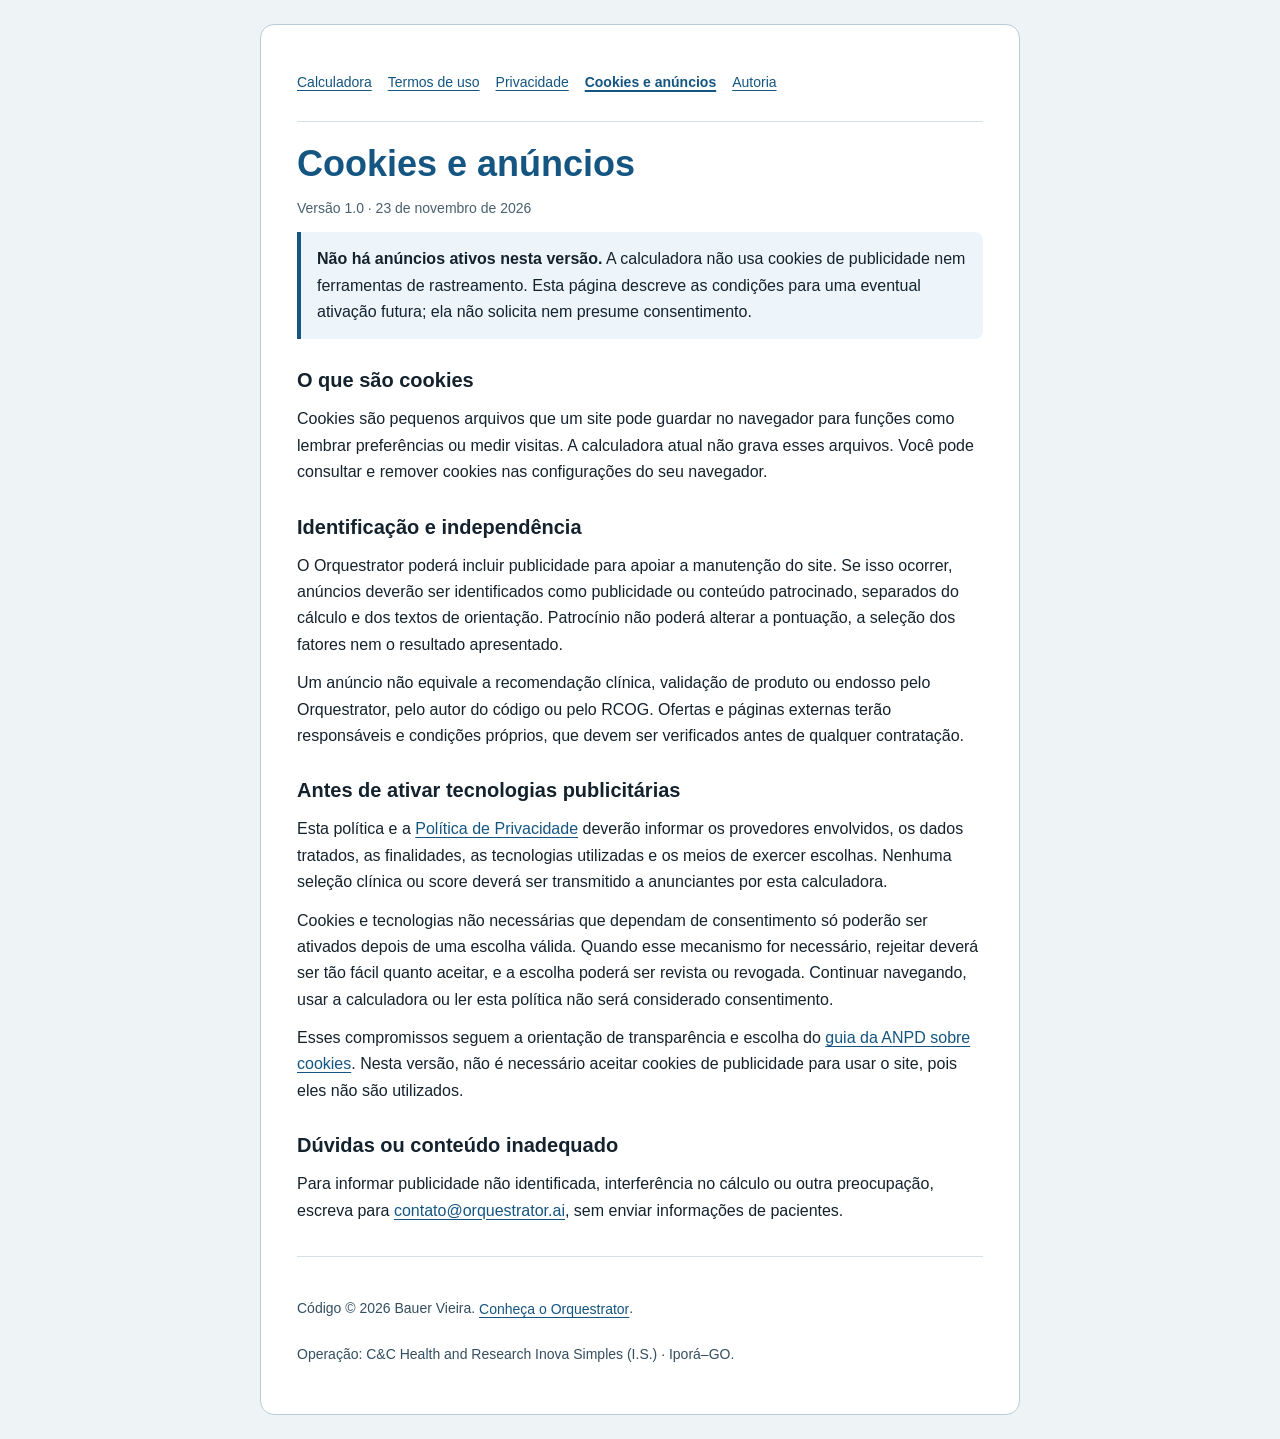
==== anuncios.html @ 4599e070 "Add site terms, privacy and advertising policies with Orquestrator footer" ====
<!doctype html>
<html lang="pt-BR">
<head>
<meta charset="utf-8">
<meta name="viewport" content="width=device-width,initial-scale=1,viewport-fit=cover">
<meta name="author" content="Bauer Vieira">
<meta name="description" content="Estado atual e condições para eventual publicidade futura na calculadora TEV RCOG.">
<meta name="theme-color" content="#7f004c">
<title>Cookies e anúncios — Calculadora TEV RCOG</title>
<link rel="icon" type="image/svg+xml" href="icon.svg">
<link rel="stylesheet" href="politicas.css">
</head>
<body>
<a class="skip-link" href="#conteudo">Ir para o conteúdo</a>
<main class="policy" id="conteudo">
<nav class="policy-nav" aria-label="Calculadora e políticas">
<a href="./">Calculadora</a><a href="termos.html">Termos de uso</a><a href="privacidade.html">Privacidade</a><a href="anuncios.html" aria-current="page">Cookies e anúncios</a><a href="autoria.html">Autoria</a>
</nav>
<h1>Cookies e anúncios</h1>
<p class="version">Versão 1.0 · 23 de novembro de 2026</p>
<p class="notice"><strong>Não há anúncios ativos nesta versão.</strong> A calculadora não usa cookies de publicidade nem ferramentas de rastreamento. Esta página descreve as condições para uma eventual ativação futura; ela não solicita nem presume consentimento.</p>
<h2>O que são cookies</h2>
<p>Cookies são pequenos arquivos que um site pode guardar no navegador para funções como lembrar preferências ou medir visitas. A calculadora atual não grava esses arquivos. Você pode consultar e remover cookies nas configurações do seu navegador.</p>
<h2>Identificação e independência</h2>
<p>O Orquestrator poderá incluir publicidade para apoiar a manutenção do site. Se isso ocorrer, anúncios deverão ser identificados como publicidade ou conteúdo patrocinado, separados do cálculo e dos textos de orientação. Patrocínio não poderá alterar a pontuação, a seleção dos fatores nem o resultado apresentado.</p>
<p>Um anúncio não equivale a recomendação clínica, validação de produto ou endosso pelo Orquestrator, pelo autor do código ou pelo RCOG. Ofertas e páginas externas terão responsáveis e condições próprios, que devem ser verificados antes de qualquer contratação.</p>
<h2>Antes de ativar tecnologias publicitárias</h2>
<p>Esta política e a <a href="privacidade.html">Política de Privacidade</a> deverão informar os provedores envolvidos, os dados tratados, as finalidades, as tecnologias utilizadas e os meios de exercer escolhas. Nenhuma seleção clínica ou score deverá ser transmitido a anunciantes por esta calculadora.</p>
<p>Cookies e tecnologias não necessárias que dependam de consentimento só poderão ser ativados depois de uma escolha válida. Quando esse mecanismo for necessário, rejeitar deverá ser tão fácil quanto aceitar, e a escolha poderá ser revista ou revogada. Continuar navegando, usar a calculadora ou ler esta política não será considerado consentimento.</p>
<p>Esses compromissos seguem a orientação de transparência e escolha do <a href="https://www.gov.br/anpd/pt-br/centrais-de-conteudo/materiais-educativos-e-publicacoes/guia_orientativo_cookies_e_protecao_de_dados_pessoais">guia da ANPD sobre cookies</a>. Nesta versão, não é necessário aceitar cookies de publicidade para usar o site, pois eles não são utilizados.</p>
<h2>Dúvidas ou conteúdo inadequado</h2>
<p>Para informar publicidade não identificada, interferência no cálculo ou outra preocupação, escreva para <a href="mailto:contato@orquestrator.ai">contato@orquestrator.ai</a>, sem enviar informações de pacientes.</p>
<footer class="policy-footer"><p>Código © 2026 Bauer Vieira. <a href="https://orquestrator.ai/">Conheça o Orquestrator</a>.</p><p>Operação: C&amp;C Health and Research Inova Simples (I.S.) · Iporá–GO.</p></footer>
</main>
</body>
</html>
---- politicas.css ----
*{box-sizing:border-box}
html{color-scheme:light;-webkit-text-size-adjust:100%}
body{margin:0;background:#eef3f6;color:#14222d;font-family:-apple-system,BlinkMacSystemFont,"Segoe UI",Roboto,Arial,sans-serif;font-size:16px;line-height:1.65}
.policy{width:min(calc(100% - 24px),760px);margin:24px auto;padding:clamp(18px,4vw,36px);background:#fff;border:1px solid #b9cbd7;border-radius:14px;overflow-wrap:anywhere}
h1{margin:12px 0;color:#145582;font-size:clamp(27px,6vw,36px);line-height:1.2}
h2{margin:28px 0 10px;font-size:20px;line-height:1.35}
p{margin:12px 0}
ul{padding-left:22px}
li{margin:8px 0}
a{color:#145582;text-underline-offset:3px}
a:focus-visible{outline:3px solid #145582;outline-offset:4px;border-radius:2px}
.policy-nav{display:flex;flex-wrap:wrap;gap:4px 16px;margin:0 0 20px;padding:0 0 16px;border-bottom:1px solid #d4e0e8}
.policy-nav a{display:inline-flex;align-items:center;min-height:44px;font-size:14px}
.policy-nav [aria-current="page"]{font-weight:700;text-decoration-thickness:2px}
.version{color:#49606e;font-size:14px}
.notice{padding:14px 16px;background:#edf5fa;border-left:4px solid #145582;border-radius:0 8px 8px 0}
.policy-footer{margin-top:32px;padding-top:18px;border-top:1px solid #d4e0e8;font-size:14px;color:#334e61}
.policy-footer a{display:inline-flex;align-items:center;min-height:44px}
.skip-link{position:absolute;top:0;left:12px;transform:translateY(-150%);padding:10px 16px;background:#fff;z-index:10}
.skip-link:focus{transform:translateY(0)}
@media print{body{background:#fff}.policy{width:100%;max-width:none;margin:0;border:0;padding:0}.policy-nav,.skip-link{display:none}}
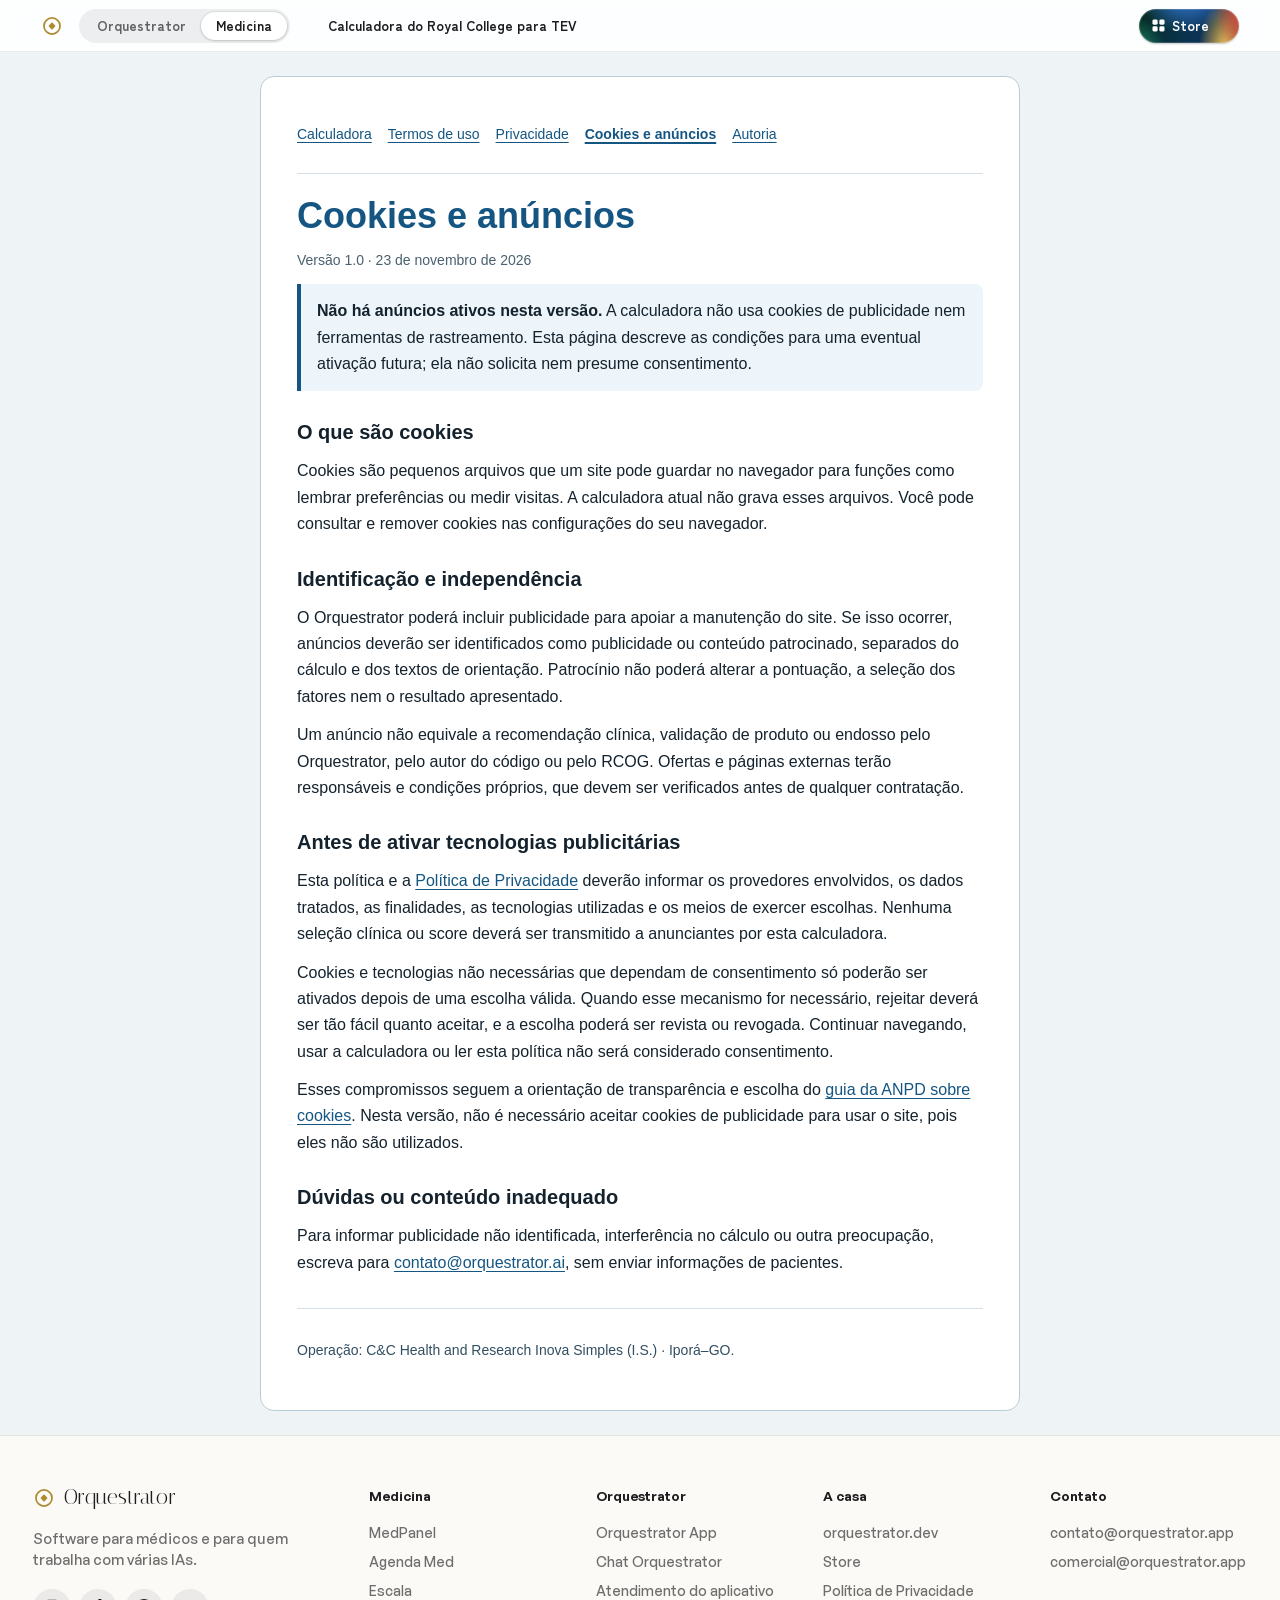
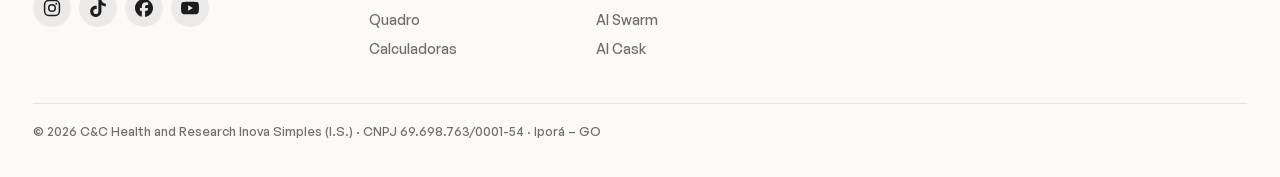
==== commit ef0c9c5d: "Royal College: barra e rodapé da casa; titular Orquestrator As cinco páginas passam a ter a barra da" ====
--- a/anuncios.html
+++ b/anuncios.html
@@ -3,15 +3,20 @@
 <head>
 <meta charset="utf-8">
 <meta name="viewport" content="width=device-width,initial-scale=1,viewport-fit=cover">
-<meta name="author" content="Bauer Vieira">
+<meta name="author" content="Orquestrator">
 <meta name="description" content="Estado atual e condições para eventual publicidade futura na calculadora TEV RCOG.">
 <meta name="theme-color" content="#7f004c">
 <title>Cookies e anúncios — Calculadora TEV RCOG</title>
 <link rel="icon" type="image/svg+xml" href="icon.svg">
+<link rel="stylesheet" href="casa/barra.css">
+<link rel="stylesheet" href="casa/rodape.css">
+<script defer src="casa/barra.js"></script>
 <link rel="stylesheet" href="politicas.css">
 </head>
 <body>
 <a class="skip-link" href="#conteudo">Ir para o conteúdo</a>
+<!-- A barra e o rodapé da casa Orquestrator. GERADOS de orquestrator-site/scripts/casas-2/parada.mjs (26/11/2026): não editar à mão; a folha, o roteiro e as letras ficam em casa/. -->
+<div class="c2-barra claro"><header class="barra" data-peca="barra" data-sem-memoria><a class="marca" href="https://orquestrator.ai/" aria-label="Orquestrator — página inicial"><svg viewBox="0 0 64 64" aria-hidden="true"><circle cx="32" cy="32" r="23.4" fill="none" stroke="currentColor" stroke-width="5"></circle><rect x="24.3" y="24.3" width="15.4" height="15.4" rx="2.4" transform="rotate(45 32 32)" fill="currentColor"></rect></svg></a><nav class="chave" aria-label="Os dois lados da casa" data-lado="medicina"><a href="https://orquestrator.ai/" data-lado="orquestrator"><span>Orquestrator</span></a><a href="https://orquestrator.ai/medicina/" data-lado="medicina" aria-current="true"><span>Medicina</span></a></nav><nav class="menu do-produto" aria-label="Nesta página"><span class="produto">Calculadora do Royal College para TEV</span></nav><div class="lado"><a class="loja-botao" href="https://orquestrator.ai/store/"><svg viewBox="0 0 14 14" fill="currentColor" aria-hidden="true"><rect x="0.5" y="0.5" width="5.6" height="5.6" rx="1.6"></rect><rect x="7.9" y="0.5" width="5.6" height="5.6" rx="1.6"></rect><rect x="0.5" y="7.9" width="5.6" height="5.6" rx="1.6"></rect><rect x="7.9" y="7.9" width="5.6" height="5.6" rx="1.6"></rect></svg>Store</a></div></header></div>
 <main class="policy" id="conteudo">
 <nav class="policy-nav" aria-label="Calculadora e políticas">
 <a href="./">Calculadora</a><a href="termos.html">Termos de uso</a><a href="privacidade.html">Privacidade</a><a href="anuncios.html" aria-current="page">Cookies e anúncios</a><a href="autoria.html">Autoria</a>
@@ -30,7 +35,31 @@
 <p>Esses compromissos seguem a orientação de transparência e escolha do <a href="https://www.gov.br/anpd/pt-br/centrais-de-conteudo/materiais-educativos-e-publicacoes/guia_orientativo_cookies_e_protecao_de_dados_pessoais">guia da ANPD sobre cookies</a>. Nesta versão, não é necessário aceitar cookies de publicidade para usar o site, pois eles não são utilizados.</p>
 <h2>Dúvidas ou conteúdo inadequado</h2>
 <p>Para informar publicidade não identificada, interferência no cálculo ou outra preocupação, escreva para <a href="mailto:contato@orquestrator.ai">contato@orquestrator.ai</a>, sem enviar informações de pacientes.</p>
-<footer class="policy-footer"><p>Código © 2026 Bauer Vieira. <a href="https://orquestrator.ai/">Conheça o Orquestrator</a>.</p><p>Operação: C&amp;C Health and Research Inova Simples (I.S.) · Iporá–GO.</p></footer>
+<footer class="policy-footer"><p>Operação: C&amp;C Health and Research Inova Simples (I.S.) · Iporá–GO.</p></footer>
 </main>
+<div class="c2-rodape"><footer class="rodape" data-peca="rodape">
+  <div class="folha">
+    <div class="colunas">
+      <div class="quem">
+        <a class="marca" href="https://orquestrator.ai/">
+          <svg viewBox="0 0 64 64" aria-hidden="true"><circle cx="32" cy="32" r="23.4" fill="none" stroke="currentColor" stroke-width="5"/><rect x="24.3" y="24.3" width="15.4" height="15.4" rx="2.4" transform="rotate(45 32 32)" fill="currentColor"/></svg>
+          Orquestrator
+        </a>
+        <p>Software para médicos e para quem trabalha com várias IAs.</p>
+        <ul class="redes" aria-label="Redes sociais">
+          <li><a href="https://www.instagram.com/orquestrator/" aria-label="Instagram"><svg viewBox="0 0 24 24" fill="currentColor" aria-hidden="true"><rect x="2.1" y="2.1" width="19.8" height="19.8" rx="5.5" fill="none" stroke="currentColor" stroke-width="2"/><circle cx="12" cy="12" r="4.4" fill="none" stroke="currentColor" stroke-width="2"/><circle cx="17.7" cy="6.3" r="1.25"/></svg></a></li>
+          <li><a aria-label="TikTok"><svg viewBox="0 0 24 24" fill="currentColor" aria-hidden="true"><path d="M12.525.02c1.31-.02 2.61-.01 3.91-.02.08 1.53.63 3.09 1.75 4.17 1.12 1.11 2.7 1.62 4.24 1.79v4.03c-1.44-.05-2.89-.35-4.2-.97-.57-.26-1.1-.59-1.62-.93-.01 2.92.01 5.84-.02 8.75-.08 1.4-.54 2.79-1.35 3.94-1.31 1.92-3.58 3.17-5.91 3.21-1.43.08-2.86-.31-4.08-1.03-2.02-1.19-3.44-3.37-3.65-5.71-.02-.5-.03-1-.01-1.49.18-1.9 1.12-3.72 2.58-4.96 1.66-1.44 3.98-2.13 6.15-1.72.02 1.48-.04 2.96-.04 4.44-.99-.32-2.15-.23-3.02.37-.63.41-1.11 1.04-1.36 1.75-.21.51-.15 1.07-.14 1.61.24 1.64 1.82 3.02 3.5 2.87 1.12-.01 2.19-.66 2.77-1.61.19-.33.4-.67.41-1.06.1-1.79.06-3.57.07-5.36.01-4.03-.01-8.05.02-12.07z"/></svg></a></li>
+          <li><a aria-label="Facebook"><svg viewBox="0 0 24 24" fill="currentColor" aria-hidden="true"><path d="M9.101 23.691v-7.98H6.627v-3.667h2.474v-1.58c0-4.085 1.848-5.978 5.858-5.978.401 0 .955.042 1.468.103a8.68 8.68 0 0 1 1.141.195v3.325a8.623 8.623 0 0 0-.653-.036 26.805 26.805 0 0 0-.733-.009c-.707 0-1.259.096-1.675.309a1.686 1.686 0 0 0-.679.622c-.258.42-.374.995-.374 1.752v1.297h3.919l-.386 2.103-.287 1.564h-3.246v8.245C19.396 23.238 24 18.179 24 12.044c0-6.627-5.373-12-12-12s-12 5.373-12 12c0 5.628 3.874 10.35 9.101 11.647Z"/></svg></a></li>
+          <li><a aria-label="YouTube"><svg viewBox="0 0 24 24" fill="currentColor" aria-hidden="true"><path d="M23.498 6.186a3.016 3.016 0 0 0-2.122-2.136C19.505 3.545 12 3.545 12 3.545s-7.505 0-9.377.505A3.017 3.017 0 0 0 .502 6.186C0 8.07 0 12 0 12s0 3.93.502 5.814a3.016 3.016 0 0 0 2.122 2.136c1.871.505 9.376.505 9.376.505s7.505 0 9.377-.505a3.015 3.015 0 0 0 2.122-2.136C24 15.93 24 12 24 12s0-3.93-.502-5.814zM9.545 15.568V8.432L15.818 12l-6.273 3.568z"/></svg></a></li>
+        </ul>
+      </div>
+      <nav aria-label="Medicina"><h3>Medicina</h3><a href="https://medpanel.orquestrator.ai/">MedPanel</a><a href="https://orquestrator.ai/encontro/">Agenda Med</a><a href="https://orquestrator.ai/escala/">Escala</a><a href="https://orquestrator.ai/quadro/">Quadro</a><a href="https://orquestrator.ai/calculadoras/">Calculadoras</a></nav>
+      <nav aria-label="Orquestrator"><h3>Orquestrator</h3><a href="https://orquestrator.app/">Orquestrator App</a><a href="https://orquestrator.app/chat/">Chat Orquestrator</a><a href="https://orquestrator.app/atendimento/">Atendimento do aplicativo</a><a href="https://orquestrator.app/orquestrator-app/enxame/">AI Swarm</a><a href="https://orquestrator.ai/ai-cask/">AI Cask</a></nav>
+      <nav aria-label="A casa"><h3>A casa</h3><a href="https://orquestrator.ai/dev/">orquestrator.dev</a><a href="https://orquestrator.ai/store/">Store</a><a href="https://orquestrator.ai/privacidade/">Política de Privacidade</a></nav>
+      <nav aria-label="Contato"><h3>Contato</h3><a href="mailto:contato@orquestrator.app">contato@orquestrator.app</a><a href="mailto:comercial@orquestrator.app">comercial@orquestrator.app</a></nav>
+    </div>
+    <p class="legal">© 2026 C&amp;C Health and Research Inova Simples (I.S.) · CNPJ 69.698.763/0001-54 · Iporá – GO</p>
+  </div>
+</footer></div>
 </body>
 </html>
--- a/casa/barra.css
+++ b/casa/barra.css
@@ -0,0 +1,2 @@
+/* GERADO por scripts/casas-2/parada.mjs (orquestrator-site). Não editar à mão: mude a fonte lá e gere de novo. */
+@font-face{font-family:"Zen Kaku Gothic New";font-style:normal;font-weight:400;font-display:swap;src:url(zen-400.woff2) format("woff2");unicode-range:U+0000-00FF,U+0131,U+0152-0153,U+02BB-02BC,U+02C6,U+02DA,U+02DC,U+0304,U+0308,U+0329,U+2000-206F,U+20AC,U+2122,U+2191,U+2193,U+2212,U+2215,U+FEFF,U+FFFD}@font-face{font-family:"Zen Kaku Gothic New";font-style:normal;font-weight:500;font-display:swap;src:url(zen-500.woff2) format("woff2");unicode-range:U+0000-00FF,U+0131,U+0152-0153,U+02BB-02BC,U+02C6,U+02DA,U+02DC,U+0304,U+0308,U+0329,U+2000-206F,U+20AC,U+2122,U+2191,U+2193,U+2212,U+2215,U+FEFF,U+FFFD}@font-face{font-family:"Zen Kaku Gothic New";font-style:normal;font-weight:700;font-display:swap;src:url(zen-700.woff2) format("woff2");unicode-range:U+0000-00FF,U+0131,U+0152-0153,U+02BB-02BC,U+02C6,U+02DA,U+02DC,U+0304,U+0308,U+0329,U+2000-206F,U+20AC,U+2122,U+2191,U+2193,U+2212,U+2215,U+FEFF,U+FFFD}.c2-barra{--papel:#fbfaf7;--tinta:#1d1d1f;--tinta-suave:#1d1d1f9e;--linha:#1d1d1f1f;--ouro-claro:#ae8b31;--ouro:#d4af37;--ouro-palha:#e6cf99;--carvao:#131512;--marfim:#f3eee4;--marfim-suave:#f3eee4a3;--marfim-linha:#f3eee424;--titulo:"Italiana", "Cormorant Garamond", Georgia, serif;--texto:"General Sans", "Zen Kaku Gothic New", -apple-system, "Helvetica Neue", sans-serif;--interface:"Zen Kaku Gothic New", "General Sans", -apple-system, sans-serif;--maquina:ui-monospace, "SF Mono", Menlo, monospace;--barra:52px;display:contents}.c2-barra *{box-sizing:border-box}.c2-barra a{color:inherit;text-decoration:none}.c2-barra .barra{height:var(--barra);z-index:20;font-family:var(--interface);-webkit-backdrop-filter:saturate(160%)blur(18px);backdrop-filter:saturate(160%)blur(18px);align-items:center;gap:28px;padding:0 clamp(16px,3.2vw,46px);font-size:13.5px;display:flex;position:fixed;inset:0 0 auto}.c2-barra .marca{font-family:var(--titulo);letter-spacing:.01em;white-space:nowrap;align-items:center;gap:9px;font-size:21px;display:flex}.c2-barra .marca svg{flex:none;width:19px;height:19px}.c2-barra .menu{align-items:center;gap:26px;margin-left:10px;display:flex}.c2-barra .menu a,.c2-barra .lado a.quieto{white-space:nowrap}.c2-barra .menu .abre:after{content:"";opacity:.6;border-bottom:1.3px solid;border-right:1.3px solid;width:5px;height:5px;margin:0 0 3px 7px;display:inline-block;transform:rotate(45deg)}.c2-barra .lado{align-items:center;gap:18px;margin-left:auto;display:flex}.c2-barra .entrar{border-radius:999px;align-items:center;gap:7px;height:34px;padding:0 14px;font-weight:500;display:inline-flex}.c2-barra .entrar svg{width:14px;height:14px}.c2-barra .sanduiche{border-radius:999px;justify-content:center;align-items:center;width:34px;height:34px;display:none}.c2-barra .sanduiche i{background:currentColor;width:15px;height:1.6px;display:block;box-shadow:0 5px,0 -5px}@media (max-width:720px){.c2-barra{--barra:50px}.c2-barra .barra{gap:10px;padding:0 12px 0 14px}.c2-barra .marca{gap:7px;font-size:19px}.c2-barra .marca svg{width:17px;height:17px}.c2-barra .menu,.c2-barra .lado .quieto,.c2-barra .lado .acao-barra,.c2-barra .entrar span{display:none}.c2-barra .entrar{justify-content:center;width:34px;padding:0}.c2-barra .sanduiche{display:inline-flex}.c2-barra .lado{gap:8px}}.c2-barra .barra{position:sticky}@media (max-width:1040px){.c2-barra .menu,.c2-barra .lado .quieto{display:none}.c2-barra .sanduiche{display:inline-flex}}@media (max-width:720px){.c2-barra .entrar,.c2-barra .sanduiche{width:40px;height:40px}}.c2-barra.claro,.c2-barra.do-tema{--rede:#1d1d1f12;--verde:#0e3b2d;--poco:#f4f3ef;--fio:#1d1d1f1a;--suave:#1d1d1fa3;--trilho:#1d1d1f12;--pino:#fff;--pino-sombra:0 0 0 1px #1d1d1f12, 0 1px 3px #1d1d1f29;--acesa:#1d1d1f;--apagada:#1d1d1fad;--gaveta:#fff;--anel:#fff}:is(.c2-barra.claro,.c2-barra.do-tema) .barra{color:var(--tinta);background:#ffffffe0;border-bottom:1px solid #00000014}:is(.c2-barra.claro,.c2-barra.do-tema) .marca svg{color:var(--ouro-claro)}:is(.c2-barra.claro,.c2-barra.do-tema) .lado .quieto{color:var(--suave)}:is(.c2-barra.claro,.c2-barra.do-tema) .entrar,:is(.c2-barra.claro,.c2-barra.do-tema) .sanduiche{border:1px solid #1d1d1f38}:is(.c2-barra.claro,.c2-barra.do-tema) .menu{gap:24px}.c2-barra.escuro,html[data-gst-aparencia=escuro] .c2-barra.do-tema,.orq-dark .c2-barra.do-tema{--rede:#f3eee417;--fio:#f3eee41f;--suave:#f3eee4b3;--trilho:#f3eee417;--pino:#f3eee433;--pino-sombra:none;--acesa:#fff;--apagada:#f3eee4b3;--gaveta:#0e0f0d;--anel:#0e0f0d}:is(.c2-barra.escuro,html[data-gst-aparencia=escuro] .c2-barra.do-tema,.orq-dark .c2-barra.do-tema) .barra{color:var(--marfim);background:#0e0f0dd6;border-bottom:1px solid #f3eee41a}:is(.c2-barra.escuro,html[data-gst-aparencia=escuro] .c2-barra.do-tema,.orq-dark .c2-barra.do-tema) .marca svg{color:var(--ouro)}:is(.c2-barra.escuro,html[data-gst-aparencia=escuro] .c2-barra.do-tema,.orq-dark .c2-barra.do-tema) .lado .quieto{color:var(--suave)}:is(.c2-barra.escuro,html[data-gst-aparencia=escuro] .c2-barra.do-tema,.orq-dark .c2-barra.do-tema) .entrar,:is(.c2-barra.escuro,html[data-gst-aparencia=escuro] .c2-barra.do-tema,.orq-dark .c2-barra.do-tema) .sanduiche{border:1px solid #f3eee442}@media (prefers-color-scheme:dark){html.raiz-gestacional:not([data-gst-aparencia]) .c2-barra.do-tema{--rede:#f3eee417;--fio:#f3eee41f;--suave:#f3eee4b3;--trilho:#f3eee417;--pino:#f3eee433;--pino-sombra:none;--acesa:#fff;--apagada:#f3eee4b3;--gaveta:#0e0f0d;--anel:#0e0f0d}html.raiz-gestacional:not([data-gst-aparencia]) .c2-barra.do-tema .barra{color:var(--marfim);background:#0e0f0dd6;border-bottom:1px solid #f3eee41a}html.raiz-gestacional:not([data-gst-aparencia]) .c2-barra.do-tema .marca svg{color:var(--ouro)}html.raiz-gestacional:not([data-gst-aparencia]) .c2-barra.do-tema .lado .quieto{color:var(--suave)}html.raiz-gestacional:not([data-gst-aparencia]) .c2-barra.do-tema .entrar,html.raiz-gestacional:not([data-gst-aparencia]) .c2-barra.do-tema .sanduiche{border:1px solid #f3eee442}}.c2-barra .marca svg{width:22px;height:22px}.c2-barra .chave{isolation:isolate;background:var(--trilho);border-radius:999px;flex:none;align-items:center;height:34px;margin-left:-12px;padding:3px;font-weight:600;display:flex;position:relative}.c2-barra .chave a{z-index:1;white-space:nowrap;height:100%;color:var(--apagada);border-radius:999px;place-items:center;padding:0 15px;transition:color .25s;display:grid;position:relative}.c2-barra .chave a:after{content:"";position:absolute;inset:-6px 0}.c2-barra .chave a[aria-current]{color:var(--acesa)}.c2-barra .chave a[aria-current]:before{content:"";z-index:-1;background:var(--pino);box-shadow:var(--pino-sombra);view-transition-name:c2-pino;border-radius:999px;position:absolute;inset:0}.c2-barra .chave a:hover{color:var(--acesa)}.c2-barra .chave a span{display:inline-block}.c2-barra .chave a[data-lado=orquestrator] span{view-transition-name:c2-rotulo-orquestrator}.c2-barra .chave a[data-lado=medicina] span{view-transition-name:c2-rotulo-medicina}.c2-barra .chave a:focus-visible,.c2-barra .loja-botao:focus-visible,.c2-barra .sanduiche:focus-visible{outline:2px solid var(--acesa);outline-offset:2px}.c2-barra .loja-botao{color:#fff;white-space:nowrap;background:radial-gradient(26px 150% at calc(100% + 3px) 6%,#e84a36 0%,#e84a368c 46%,#e84a3600 100%),radial-gradient(27px 150% at calc(100% - 13px) 118%,#f4cc60 0%,#e2b44099 46%,#e2b44000 100%),radial-gradient(62% 170% at 46% -60%,#408cfffa 0%,#2c64d000 78%),radial-gradient(50% 150% at -8% 130%,#1c9c6c 0%,#12705000 72%),linear-gradient(112deg,#062c21 0%,#0a3350 54%,#1b2f6c 100%);border-radius:999px;flex:none;align-items:center;gap:7px;height:34px;padding:0 30px 0 13px;font-weight:600;transition:transform .18s,box-shadow .18s;display:inline-flex;box-shadow:inset 0 0 0 1px #ffffff2e,0 1px 2px #00000038}.c2-barra .loja-botao svg{flex:none;width:13px;height:13px}.c2-barra .loja-botao:hover{transform:translateY(-1px);box-shadow:inset 0 0 0 1px #ffffff42,0 6px 16px #143c8c4d}.c2-barra .loja-botao[aria-current]{box-shadow:inset 0 0 0 1px #ffffff2e, 0 0 0 2px var(--anel), 0 0 0 3.5px #1d1d1f80}.c2-barra .lado{gap:12px}.c2-barra button.sanduiche{color:inherit;font:inherit;cursor:pointer;background:0 0;padding:0}.c2-barra .sanduiche[aria-expanded=true] i{box-shadow:none;background:0 0;position:relative}.c2-barra .sanduiche[aria-expanded=true] i:before,.c2-barra .sanduiche[aria-expanded=true] i:after{content:"";background:currentColor;position:absolute;inset:0;transform:rotate(45deg)}.c2-barra .sanduiche[aria-expanded=true] i:after{transform:rotate(-45deg)}.c2-barra .gaveta{background:var(--gaveta);color:var(--acesa);border-bottom:1px solid var(--fio);padding:4px clamp(14px,3.2vw,46px) 14px;font-size:16px;display:grid;position:absolute;top:100%;left:0;right:0;box-shadow:0 18px 40px #00000024}.c2-barra .gaveta[hidden]{display:none}.c2-barra .gaveta a{border-bottom:1px solid var(--fio);align-items:center;gap:9px;min-height:50px;font-weight:500;display:flex}.c2-barra .gaveta a:last-child{border-bottom:0}.c2-barra .gaveta svg{width:16px;height:16px}.c2-barra .gaveta{max-height:calc(100vh - var(--barra));max-height:calc(100dvh - var(--barra));overscroll-behavior:contain;overflow-y:auto}@media (max-width:1180px){.c2-barra .menu{display:none}.c2-barra .sanduiche{display:inline-flex}}@media (min-width:1180.02px){.c2-barra .gaveta{display:none}}@media (max-width:720px){.c2-barra .barra{gap:clamp(6px,2vw,9px);padding:0 clamp(9px,2.8vw,12px) 0 clamp(10px,3.2vw,14px)}.c2-barra .marca svg{width:21px;height:21px}.c2-barra .chave{height:40px;margin-left:0;font-size:13px}.c2-barra .chave a{padding:0 clamp(8px,2.7vw,12px)}.c2-barra .loja-botao{gap:6px;height:40px;padding:0 clamp(27px,7.4vw,31px) 0 clamp(10px,3vw,13px);font-size:13px}.c2-barra .lado{gap:clamp(6px,2vw,9px)}.c2-barra .lado .entrar{display:none}.c2-barra .sanduiche{width:40px;height:40px}}@media (max-width:350px){.c2-barra .loja-botao{justify-content:center;gap:0;width:40px;padding:0;font-size:0}.c2-barra .loja-botao svg{width:15px;height:15px}}.c2-barra .barra{view-transition-name:c2-barra}@media (prefers-reduced-motion:reduce){.c2-barra .chave a,.c2-barra .loja-botao{transition:none}}.c2-barra .barra{z-index:150;font-weight:500;line-height:1.5}.c2-barra .menu .produto{white-space:nowrap;font-weight:600;line-height:1}.c2-barra .menu .produto:not(:last-child){border-right:1px solid #80808052;border-right-color:color-mix(in srgb, currentColor 18%, transparent);margin-right:-2px;padding-right:22px}.c2-barra .menu.do-produto{flex-wrap:wrap;flex:0 auto;min-width:0;height:34px;padding-right:7px;overflow:clip}.c2-barra .menu.do-produto a{height:34px;color:var(--apagada);align-items:center;margin:0 -7px;padding:0 7px;transition:color .2s;display:inline-flex}.c2-barra .menu.do-produto a:hover,.c2-barra .menu.do-produto a[aria-current]{color:var(--acesa)}.c2-barra .menu.do-produto a.chamada{color:var(--acesa);font-weight:600}.c2-barra .barra[data-apertada] .menu{display:none}.c2-barra .barra[data-apertada] .sanduiche{display:inline-flex}@media (min-width:1180.02px){.c2-barra .barra[data-apertada] .gaveta:not([hidden]){display:grid}}.c2-barra .menu.do-produto a:focus-visible{outline:2px solid var(--acesa);outline-offset:-4px;border-radius:10px}.c2-barra .gaveta a:focus-visible{outline:2px solid var(--acesa);outline-offset:-2px}.c2-barra .entrar:focus-visible,.c2-barra .marca:focus-visible{outline:2px solid var(--acesa);outline-offset:3px}.c2-barra .gaveta .produto{letter-spacing:.01em;color:var(--apagada);padding:16px 0 4px;font-size:13px;font-weight:600;display:block}.c2-barra .gaveta a.chamada{font-weight:600}.c2-barra .lado .extra{align-items:center;display:inline-flex}.c2-barra .lado .extra>*{height:34px;min-height:34px;color:inherit;border-color:#80808066;border-color:color-mix(in srgb, currentColor 24%, transparent)}@media (max-width:767.98px){.c2-barra .lado .extra{display:none}}.c2-barra .lado .extra>button{font:inherit;cursor:pointer;background:0 0;border-style:solid;border-width:1px;border-radius:999px;align-items:center;gap:6px;padding:0 12px;font-weight:500;text-decoration:none;display:inline-flex}.c2-barra .barra.fixa{position:fixed}.c2-barra .barra.solta{z-index:20;position:relative}@media (max-width:767.98px){.c2-barra .gaveta .so-computador{display:none}}@media (prefers-reduced-motion:reduce){.c2-barra .menu.do-produto a{transition:none}}.c2-barra{--titulo:var(--font-italiana,"Italiana"), Georgia, serif;--interface:var(--font-zen,"Zen Kaku Gothic New"), -apple-system, sans-serif}
--- a/casa/rodape.css
+++ b/casa/rodape.css
@@ -0,0 +1,2 @@
+/* GERADO por scripts/casas-2/parada.mjs (orquestrator-site). Não editar à mão: mude a fonte lá e gere de novo. */
+@font-face{font-family:"General Sans";font-style:normal;font-weight:500;font-display:swap;src:url(general-sans-500.woff2) format("woff2");unicode-range:U+0000-00FF,U+0131,U+0152-0153,U+02BB-02BC,U+02C6,U+02DA,U+02DC,U+0304,U+0308,U+0329,U+2000-206F,U+20AC,U+2122,U+2191,U+2193,U+2212,U+2215,U+FEFF,U+FFFD}@font-face{font-family:"General Sans";font-style:normal;font-weight:600;font-display:swap;src:url(general-sans-600.woff2) format("woff2");unicode-range:U+0000-00FF,U+0131,U+0152-0153,U+02BB-02BC,U+02C6,U+02DA,U+02DC,U+0304,U+0308,U+0329,U+2000-206F,U+20AC,U+2122,U+2191,U+2193,U+2212,U+2215,U+FEFF,U+FFFD}@font-face{font-family:"Italiana";font-style:normal;font-weight:400;font-display:swap;src:url(italiana-400.woff2) format("woff2");unicode-range:U+0000-00FF,U+0131,U+0152-0153,U+02BB-02BC,U+02C6,U+02DA,U+02DC,U+0304,U+0308,U+0329,U+2000-206F,U+20AC,U+2122,U+2191,U+2193,U+2212,U+2215,U+FEFF,U+FFFD}.c2-rodape{--papel:#fbfaf7;--tinta:#1d1d1f;--tinta-suave:#1d1d1f9e;--linha:#1d1d1f1f;--ouro-claro:#ae8b31;--ouro:#d4af37;--ouro-palha:#e6cf99;--carvao:#131512;--marfim:#f3eee4;--marfim-suave:#f3eee4a3;--marfim-linha:#f3eee424;--titulo:"Italiana", "Cormorant Garamond", Georgia, serif;--texto:"General Sans", "Zen Kaku Gothic New", -apple-system, "Helvetica Neue", sans-serif;--interface:"Zen Kaku Gothic New", "General Sans", -apple-system, sans-serif;--maquina:ui-monospace, "SF Mono", Menlo, monospace;--barra:52px}.c2-rodape *{box-sizing:border-box}.c2-rodape a{color:inherit;text-decoration:none}.c2-rodape .marca{font-family:var(--titulo);letter-spacing:.01em;white-space:nowrap;align-items:center;gap:9px;font-size:21px;display:flex}.c2-rodape .marca svg{flex:none;width:19px;height:19px}@media (max-width:720px){.c2-rodape{--barra:50px}.c2-rodape .marca{gap:7px;font-size:19px}.c2-rodape .marca svg{width:17px;height:17px}}.c2-rodape .folha{max-width:1340px;margin:0 auto;padding-inline:clamp(14px,2.6vw,34px)}.c2-rodape .rodape{border-top:1px solid var(--fio);margin-top:96px;padding:46px 0 36px;font-size:14px;line-height:1.5}.c2-rodape .rodape .colunas{grid-template-columns:1.55fr repeat(4,minmax(0,1fr));gap:30px;display:grid}.c2-rodape .rodape .quem p{max-width:19em;color:var(--suave);margin:14px 0 0;font-size:14.5px}.c2-rodape .redes{gap:8px;margin:18px 0 0;padding:0;list-style:none;display:flex}.c2-rodape .redes a{background:var(--rede);border-radius:50%;place-items:center;width:38px;height:38px;display:grid}.c2-rodape .redes svg{width:18px;height:18px}.c2-rodape .rodape h3{margin:4px 0 12px;font-size:13.5px;font-weight:600}.c2-rodape .rodape nav a{color:var(--suave);overflow-wrap:anywhere;padding:4px 0;display:block}.c2-rodape .rodape .legal{border-top:1px solid var(--fio);color:var(--suave);margin:40px 0 0;padding-top:18px;font-size:12.5px}@media (max-width:1040px){.c2-rodape .rodape .colunas{grid-template-columns:repeat(2,minmax(0,1fr))}.c2-rodape .rodape .quem{grid-column:1/-1}}@media (max-width:720px){.c2-rodape .folha{padding-inline:12px}.c2-rodape .rodape nav:last-child{grid-column:1/-1}.c2-rodape .rodape{margin-top:60px;padding:34px 0 30px}}.c2-rodape{--rede:#1d1d1f12;--verde:#0e3b2d;--poco:#f4f3ef;--fio:#1d1d1f1a;--suave:#1d1d1fa3}.c2-rodape .marca svg{color:var(--ouro-claro);width:22px;height:22px}@media (max-width:720px){.c2-rodape .marca svg{width:21px;height:21px}}.c2-rodape{background:var(--papel);color:var(--tinta);font-family:var(--texto);-webkit-font-smoothing:antialiased;text-rendering:optimizelegibility;font-weight:500;display:block}.c2-rodape .rodape{margin-top:0}.c2-rodape li{margin:0}
--- a/politicas.css
+++ b/politicas.css
@@ -16,6 +16,6 @@
 .notice{padding:14px 16px;background:#edf5fa;border-left:4px solid #145582;border-radius:0 8px 8px 0}
 .policy-footer{margin-top:32px;padding-top:18px;border-top:1px solid #d4e0e8;font-size:14px;color:#334e61}
 .policy-footer a{display:inline-flex;align-items:center;min-height:44px}
-.skip-link{position:absolute;top:0;left:12px;transform:translateY(-150%);padding:10px 16px;background:#fff;z-index:10}
+.skip-link{position:absolute;top:60px;left:12px;transform:translateY(calc(-100% - 64px));padding:10px 16px;background:#fff;z-index:200}
 .skip-link:focus{transform:translateY(0)}
-@media print{body{background:#fff}.policy{width:100%;max-width:none;margin:0;border:0;padding:0}.policy-nav,.skip-link{display:none}}
+@media print{body{background:#fff}.policy{width:100%;max-width:none;margin:0;border:0;padding:0}.policy-nav,.skip-link,.c2-barra,.c2-rodape{display:none}}
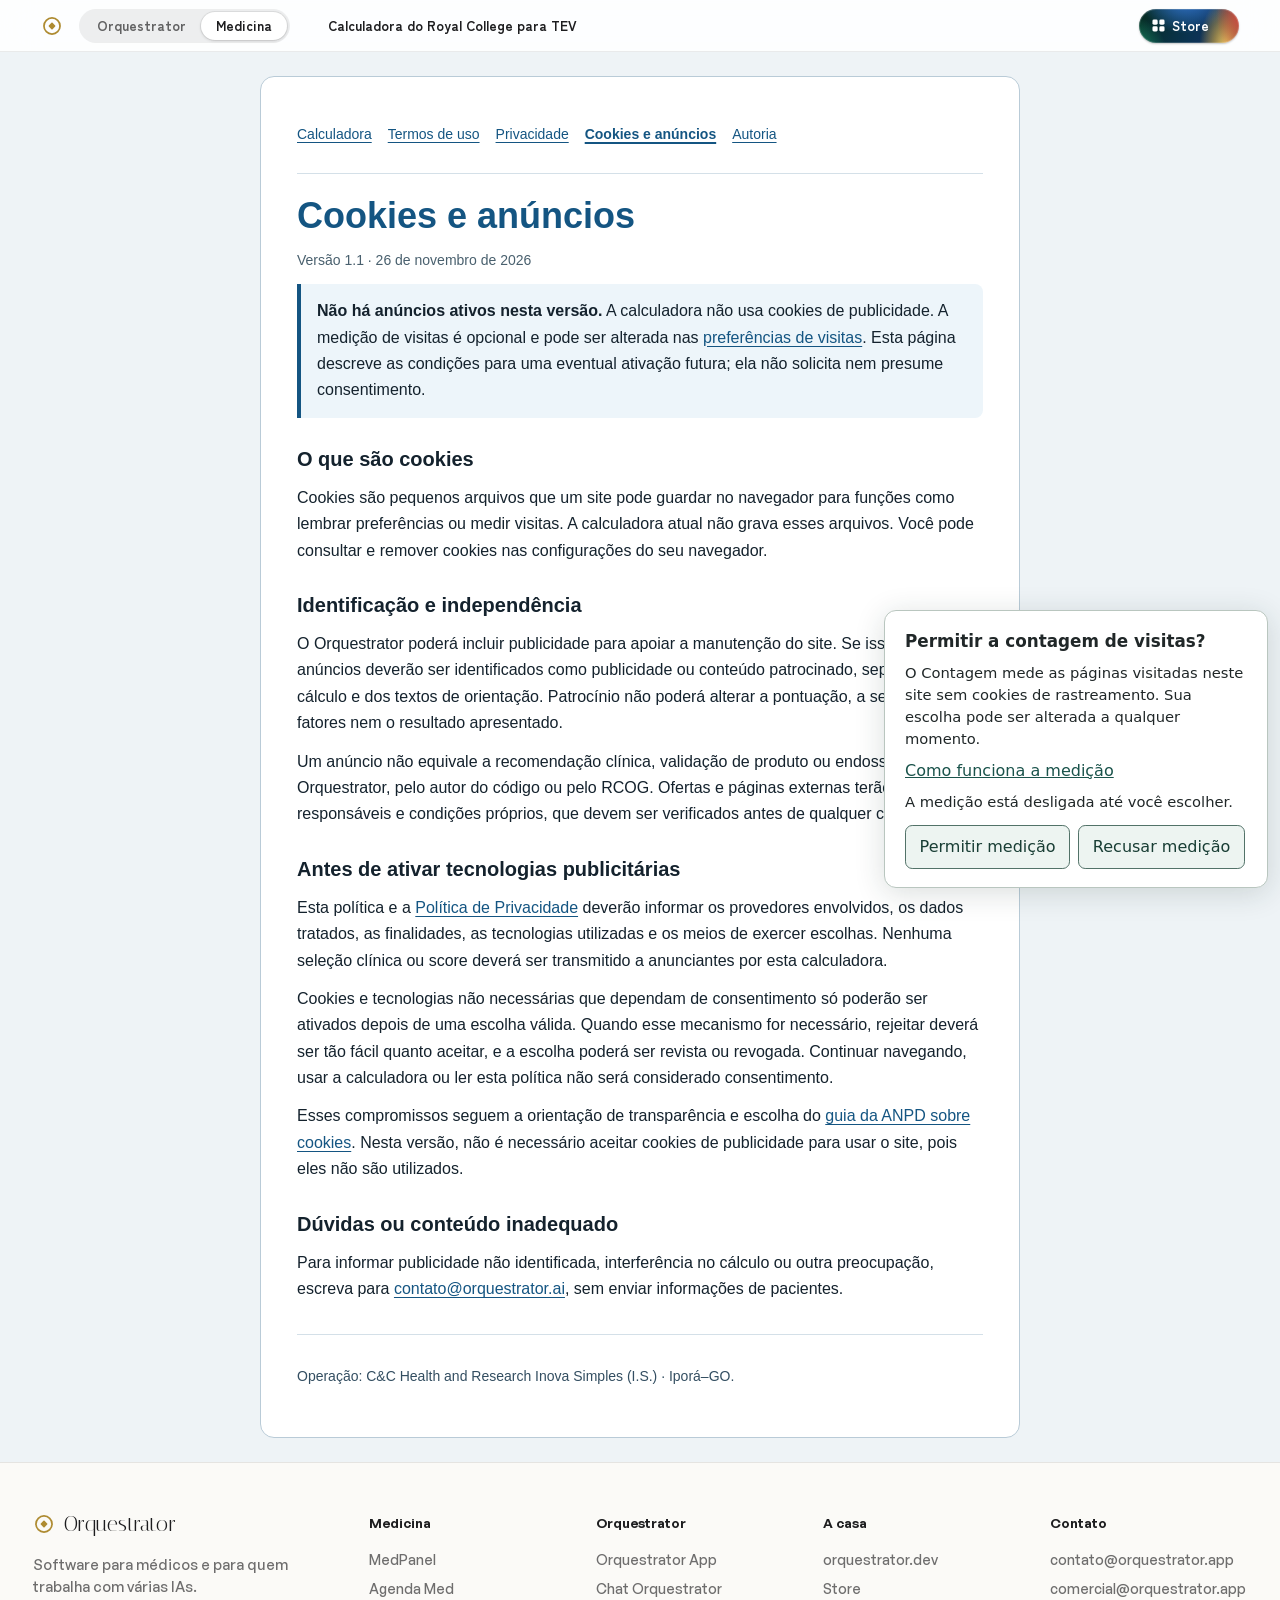
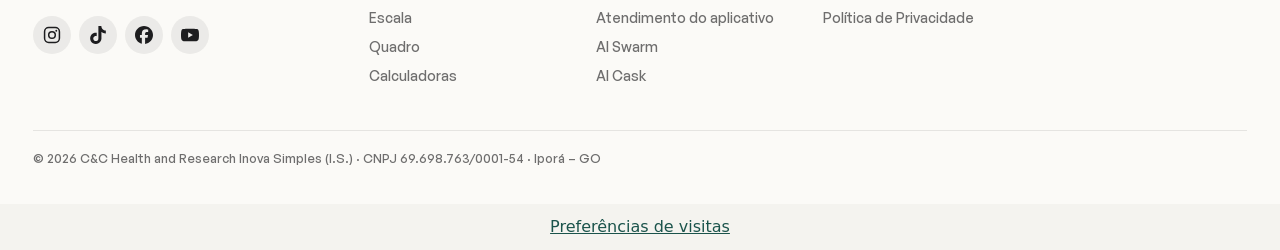
==== commit ac058f1f: "Integra Contagem com ativação central e preferências de visitas" ====
--- a/anuncios.html
+++ b/anuncios.html
@@ -12,7 +12,7 @@
 <link rel="stylesheet" href="casa/rodape.css">
 <script defer src="casa/barra.js"></script>
 <link rel="stylesheet" href="politicas.css">
-</head>
+<script defer data-contagem-preferencias data-estatica="1" data-estilo="/assets/contagem/escolhas-8204abf00325.css" src="/assets/contagem/escolhas-71f63cbb0ebc.js"></script><script defer src="/assets/contagem/visitas-4339c3b06d7d.js" data-contagem-coletor></script></head>
 <body>
 <a class="skip-link" href="#conteudo">Ir para o conteúdo</a>
 <!-- A barra e o rodapé da casa Orquestrator. GERADOS de orquestrator-site/scripts/casas-2/parada.mjs (26/11/2026): não editar à mão; a folha, o roteiro e as letras ficam em casa/. -->
@@ -22,8 +22,8 @@
 <a href="./">Calculadora</a><a href="termos.html">Termos de uso</a><a href="privacidade.html">Privacidade</a><a href="anuncios.html" aria-current="page">Cookies e anúncios</a><a href="autoria.html">Autoria</a>
 </nav>
 <h1>Cookies e anúncios</h1>
-<p class="version">Versão 1.0 · 23 de novembro de 2026</p>
-<p class="notice"><strong>Não há anúncios ativos nesta versão.</strong> A calculadora não usa cookies de publicidade nem ferramentas de rastreamento. Esta página descreve as condições para uma eventual ativação futura; ela não solicita nem presume consentimento.</p>
+<p class="version">Versão 1.1 · 26 de novembro de 2026</p>
+<p class="notice"><strong>Não há anúncios ativos nesta versão.</strong> A calculadora não usa cookies de publicidade. A medição de visitas é opcional e pode ser alterada nas <a href="/preferencias-de-visitas/">preferências de visitas</a>. Esta página descreve as condições para uma eventual ativação futura; ela não solicita nem presume consentimento.</p>
 <h2>O que são cookies</h2>
 <p>Cookies são pequenos arquivos que um site pode guardar no navegador para funções como lembrar preferências ou medir visitas. A calculadora atual não grava esses arquivos. Você pode consultar e remover cookies nas configurações do seu navegador.</p>
 <h2>Identificação e independência</h2>
